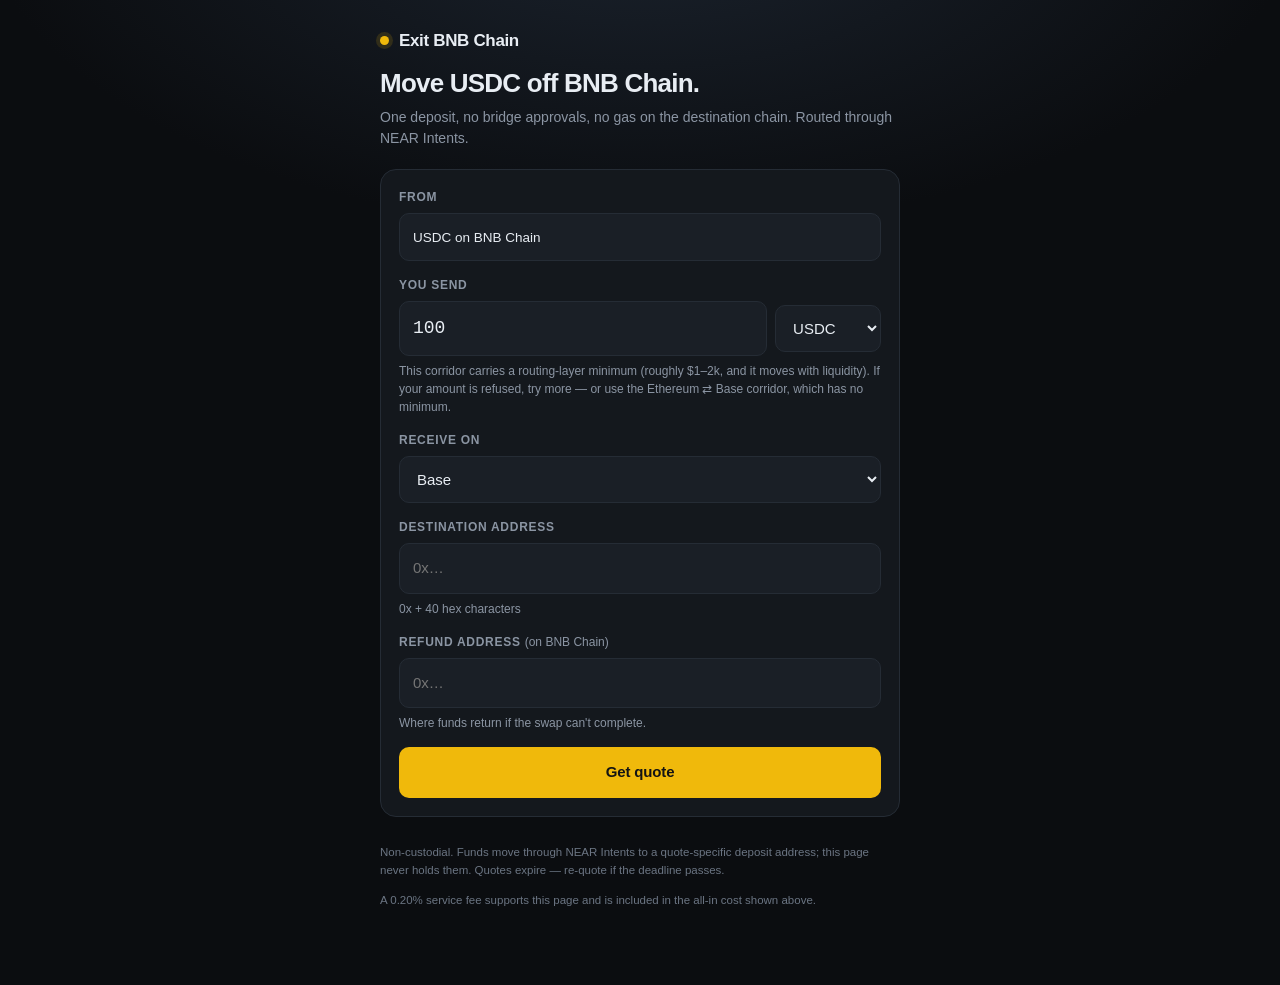
==== index.html @ ad64fcd0 "intents wedge: two fee-taking USDC frontends (capped BSC + uncapped EVM)" ====
<!doctype html>
<html lang="en">
<head>
<meta charset="utf-8">
<meta name="viewport" content="width=device-width,initial-scale=1">
<title>Exit BNB Chain — move USDC off BSC in one deposit</title>
<meta name="description" content="Move USDC or USDT off BNB Smart Chain to Base, Arbitrum, Ethereum or Polygon in a single deposit. Routed through NEAR Intents.">
<link rel="stylesheet" href="wedge.css">
</head>
<body>
<div id="app"></div>
<script>
window.WEDGE_CONFIG = {
  id: "bsc-out",
  brand: "Exit BNB Chain",
  headline: "Move USDC off BNB Chain.",
  sub: "One deposit, no bridge approvals, no gas on the destination chain. Routed through NEAR Intents.",
  referral: "hermes-wedge-bsc",
  feeBps: 20,
  recipient: "0x94f080a1BF54d73d565AF55afDC622bABD62CE77",
  allowOriginSelect: false,
  origins: [{ blockchain: "bsc", label: "BNB Chain" }],
  assets: ["USDC", "USDT"],
  destinations: [
    { blockchain: "base", label: "Base" },
    { blockchain: "arb",  label: "Arbitrum" },
    { blockchain: "eth",  label: "Ethereum" },
    { blockchain: "pol",  label: "Polygon" }
  ],
  minHint: "This corridor carries a routing-layer minimum (roughly $1–2k, and it moves with liquidity). If your amount is refused, try more — or use the Ethereum ⇄ Base corridor, which has no minimum."
};
</script>
<script src="wedge-core.js"></script>
</body>
</html>
---- wedge.css ----
:root{
  --bg:#0b0d10; --panel:#14181d; --panel2:#1a1f26; --line:#252c35;
  --fg:#e8edf3; --mute:#8b95a3; --accent:#f0b90b; --ok:#3ddc84; --err:#ff5c5c;
  --mono:ui-monospace,SFMono-Regular,Menlo,Consolas,monospace;
}
*{box-sizing:border-box}
html,body{margin:0;padding:0}
body{
  background:radial-gradient(1200px 600px at 50% -10%,#1b232e 0%,var(--bg) 55%);
  color:var(--fg);font:15px/1.5 -apple-system,BlinkMacSystemFont,"Segoe UI",Roboto,Helvetica,Arial,sans-serif;
  min-height:100vh;padding:28px 16px 64px;display:flex;flex-direction:column;align-items:center;
}
.wrap{width:100%;max-width:520px}
header{margin-bottom:20px}
.brand{display:flex;align-items:center;gap:10px;font-weight:650;letter-spacing:-.02em;font-size:17px}
.dot{width:9px;height:9px;border-radius:50%;background:var(--accent);box-shadow:0 0 0 4px rgba(240,185,11,.14)}
h1{font-size:26px;line-height:1.2;letter-spacing:-.03em;margin:14px 0 8px;font-weight:680}
.sub{color:var(--mute);font-size:14px;margin:0}
.card{background:var(--panel);border:1px solid var(--line);border-radius:16px;padding:18px;margin-top:18px}
label{display:block;font-size:12px;text-transform:uppercase;letter-spacing:.06em;color:var(--mute);margin-bottom:7px;font-weight:600}
label .opt{text-transform:none;letter-spacing:0;font-weight:400}
.row{display:flex;gap:10px}
.row>*{min-width:0}
input,select,button{font:inherit;color:var(--fg)}
input,select{
  width:100%;background:var(--panel2);border:1px solid var(--line);border-radius:10px;
  padding:13px;outline:none;transition:border-color .15s
}
input:focus,select:focus{border-color:#3a4553}
input[type=number]{font-family:var(--mono);font-size:18px}
.field{margin-bottom:15px}
.hint{font-size:12px;color:var(--mute);margin-top:6px}
button{
  width:100%;background:var(--accent);color:#141414;border:0;border-radius:10px;padding:14px;
  font-weight:680;cursor:pointer;letter-spacing:-.01em;transition:filter .15s,opacity .15s
}
button:hover:not(:disabled){filter:brightness(1.07)}
button:disabled{opacity:.5;cursor:not-allowed}
button.ghost{background:transparent;color:var(--fg);border:1px solid var(--line);font-weight:560}
.amt-line{display:flex;align-items:center;gap:8px}
.quote{display:none;margin-top:16px;border-top:1px solid var(--line);padding-top:16px}
.quote.on{display:block}
.big{display:flex;justify-content:space-between;align-items:baseline;gap:12px;margin-bottom:12px}
.big .v{font-family:var(--mono);font-size:22px;font-weight:600;letter-spacing:-.02em}
.big .k{font-size:12px;color:var(--mute);text-transform:uppercase;letter-spacing:.06em}
.kv{display:flex;justify-content:space-between;gap:12px;padding:6px 0;font-size:13.5px}
.kv .k{color:var(--mute)}
.kv .v{font-family:var(--mono)}
.box{background:var(--panel2);border:1px solid var(--line);border-radius:10px;padding:13px;margin-top:12px}
.addr{font-family:var(--mono);font-size:12.5px;word-break:break-all;line-height:1.45}
.copy{margin-top:10px;width:auto;padding:8px 15px;font-size:13px}
.status{margin-top:14px;font-size:13.5px;display:flex;align-items:center;gap:9px}
.spin{width:13px;height:13px;border:2px solid var(--line);border-top-color:var(--accent);border-radius:50%;animation:sp .8s linear infinite;flex:0 0 auto}
@keyframes sp{to{transform:rotate(360deg)}}
.pill{font-size:11px;padding:3px 8px;border-radius:20px;background:rgba(139,149,163,.14);color:var(--mute);font-weight:600}
.pill.ok{background:rgba(61,220,132,.14);color:var(--ok)}
.pill.bad{background:rgba(255,92,92,.14);color:var(--err)}
footer{margin-top:26px;font-size:11.5px;color:#6b7583;line-height:1.6}
a{color:#9fb0c4}
.steps{counter-reset:s;list-style:none;padding:0;margin:12px 0 0}
.steps li{counter-increment:s;position:relative;padding-left:26px;margin-bottom:9px;font-size:13.5px;color:#c3ccd8}
.steps li:before{
  content:counter(s);position:absolute;left:0;top:0;width:17px;height:17px;border-radius:50%;
  background:var(--panel2);border:1px solid var(--line);font-size:10.5px;
  display:flex;align-items:center;justify-content:center;color:var(--mute)
}
.hidden{display:none!important}
.errbox{margin-top:12px;background:rgba(255,92,92,.09);border:1px solid rgba(255,92,92,.3);color:#ffb3b3;border-radius:10px;padding:11px 13px;font-size:13px}
@media (max-width:420px){ h1{font-size:22px} }
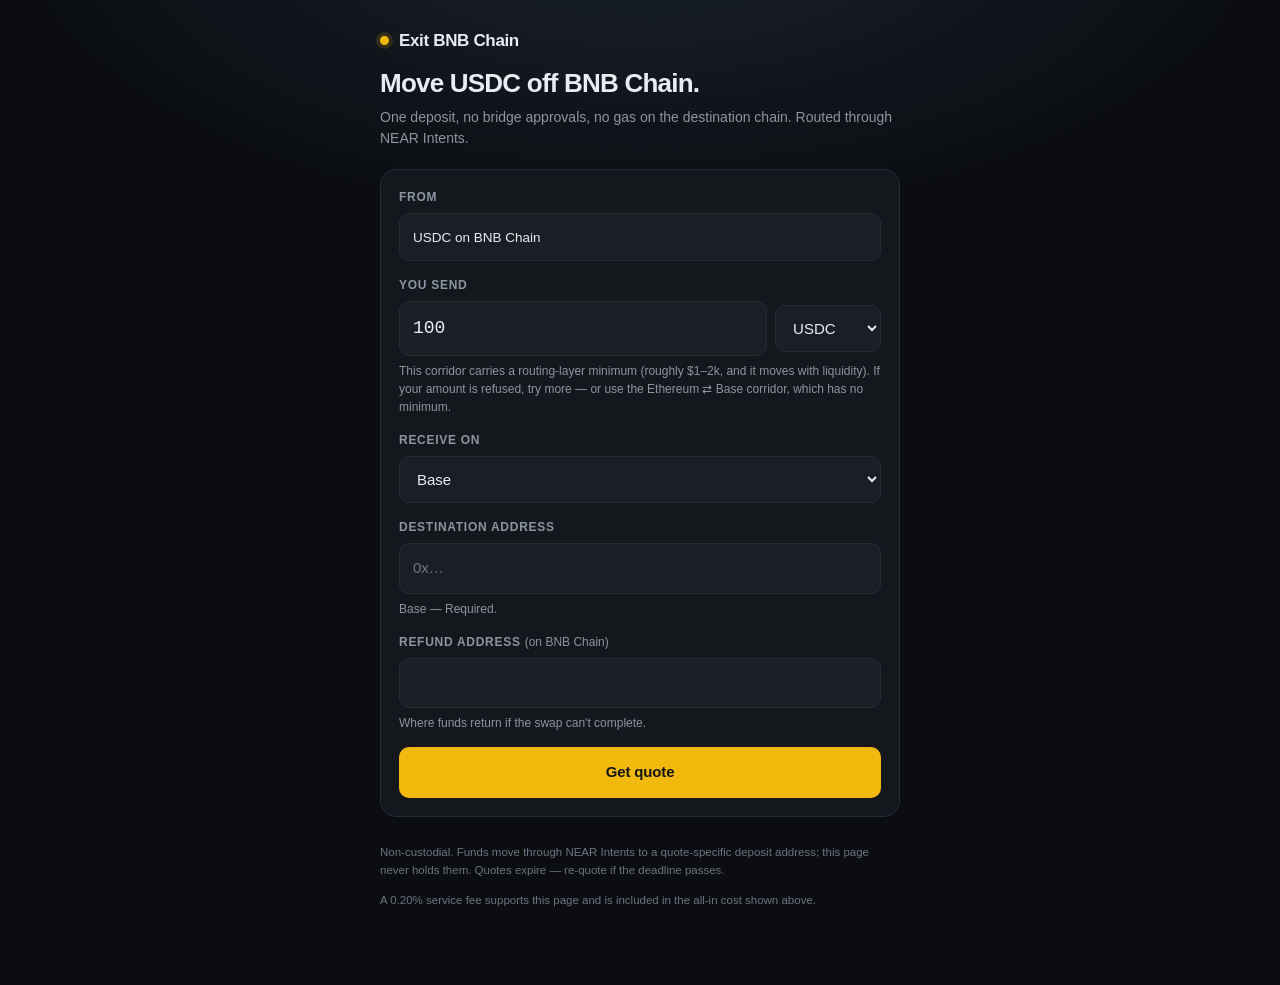
==== commit d9e14c7c: "add RFQ comparison strip: live mid prices from 6 US venues, proxy for bitFlyer" ====
--- a/index.html
+++ b/index.html
@@ -30,6 +30,7 @@
   minHint: "This corridor carries a routing-layer minimum (roughly $1–2k, and it moves with liquidity). If your amount is refused, try more — or use the Ethereum ⇄ Base corridor, which has no minimum."
 };
 </script>
+<script src="refpx.js"></script>
 <script src="wedge-core.js"></script>
 </body>
 </html>
--- a/wedge.css
+++ b/wedge.css
@@ -67,3 +67,19 @@
 .hidden{display:none!important}
 .errbox{margin-top:12px;background:rgba(255,92,92,.09);border:1px solid rgba(255,92,92,.3);color:#ffb3b3;border-radius:10px;padding:11px 13px;font-size:13px}
 @media (max-width:420px){ h1{font-size:22px} }
+
+/* RFQ comparison strip */
+.ref{margin-top:14px;background:var(--panel2);border:1px solid var(--line);border-radius:10px;padding:12px 13px}
+.refhead{font-size:13px;color:#c3ccd8;margin-bottom:10px;line-height:1.45}
+.refhead strong{color:var(--fg);font-family:var(--mono);font-weight:600}
+.refchips{display:flex;flex-wrap:wrap;gap:6px}
+.chip{display:flex;flex-direction:column;gap:1px;min-width:82px;padding:6px 9px;border-radius:8px;
+  background:rgba(139,149,163,.08);border:1px solid var(--line)}
+.chip .cn{font-size:11px;color:var(--mute);letter-spacing:.02em}
+.chip .cv{font-family:var(--mono);font-size:12px;font-weight:600}
+.chip.best{border-color:#44505f;background:rgba(255,255,255,.035)}
+.chip .cv.pos{color:var(--ok)}
+.chip .cv.neg{color:#ff9f43}
+.chip.off{opacity:.5}
+.chip.off .cv{font-size:10.5px;color:var(--mute);font-weight:500}
+.refnote{margin-top:9px;font-size:11px;color:#6b7583;line-height:1.5}
